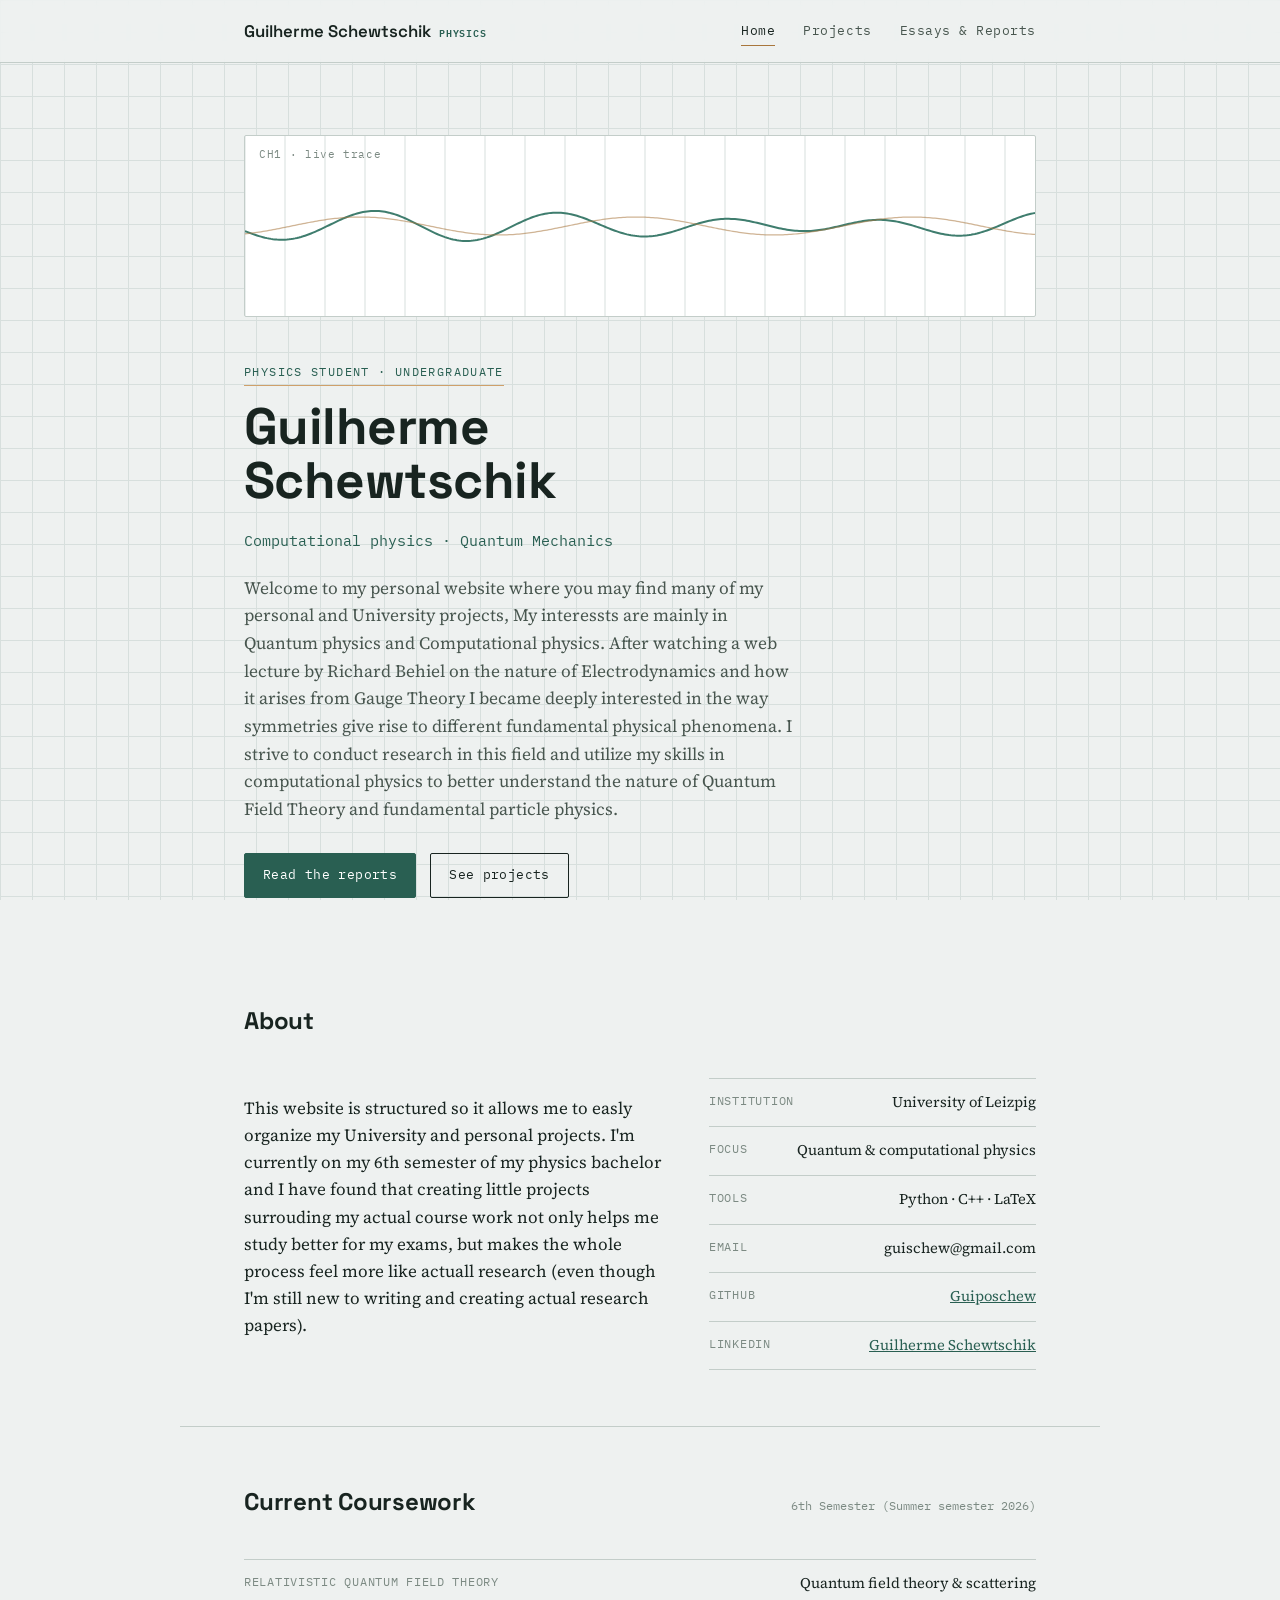
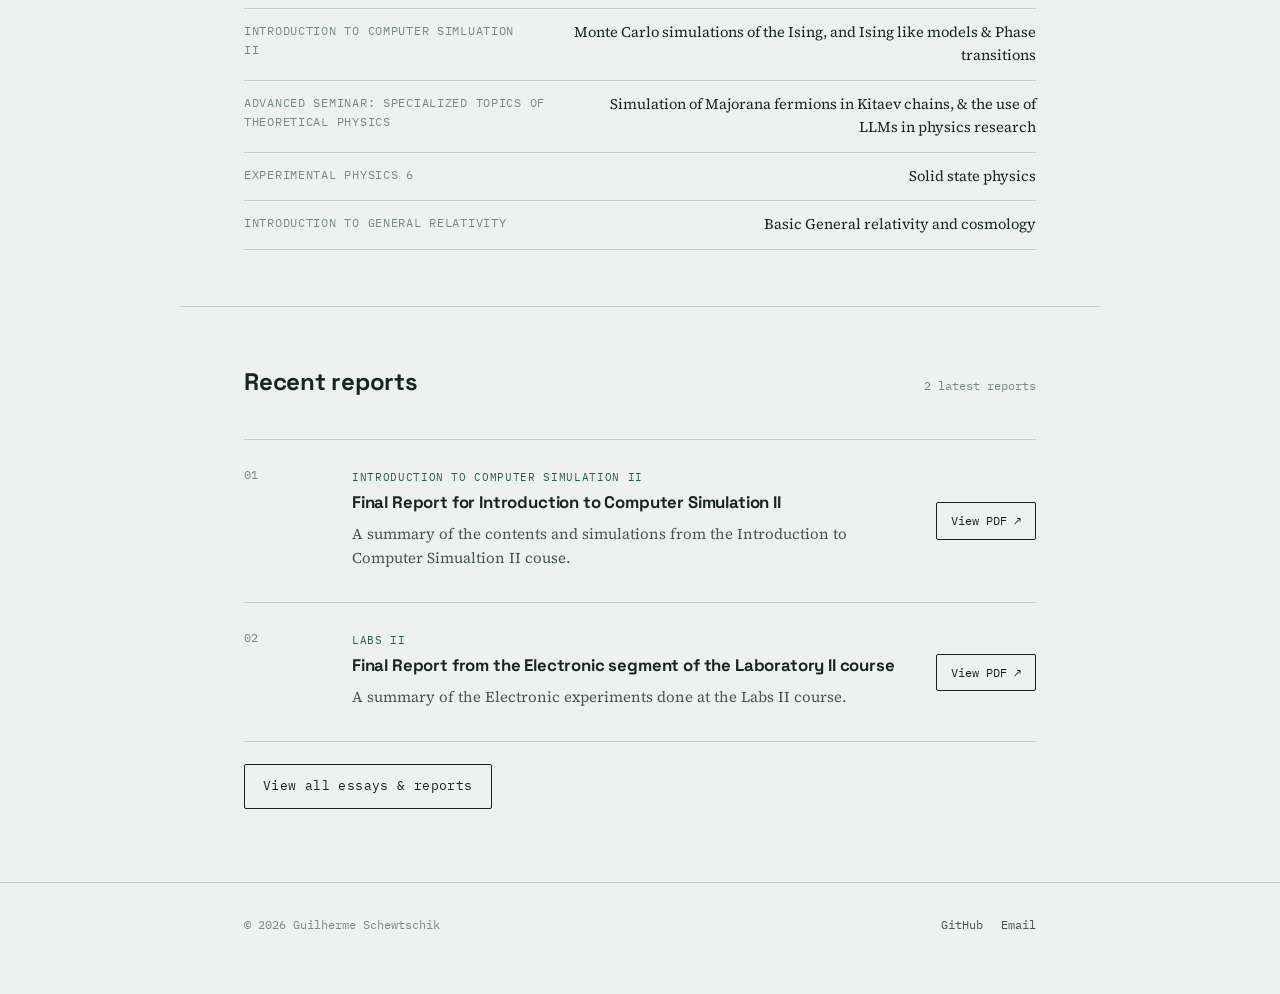
==== index.html @ 828c7fc2 "bug fix" ====
<!DOCTYPE html>
<html lang="en">
<head>
<meta charset="UTF-8" />
<meta name="viewport" content="width=device-width, initial-scale=1.0" />
<title>Guilherme Schewtschik — Physics Portfolio</title>
<meta name="description" content="Portfolio of Guilherme Schewtschik — physics student. University projects, essays and lab reports." />
<link rel="preconnect" href="https://fonts.googleapis.com">
<link rel="preconnect" href="https://fonts.gstatic.com" crossorigin>
<link href="https://fonts.googleapis.com/css2?family=Space+Grotesk:wght@500;600;700&family=Source+Serif+4:opsz,wght@8..60,400;8..60,600&family=IBM+Plex+Mono:wght@400;500&display=swap" rel="stylesheet">
<link rel="stylesheet" href="assets/css/style.css" />
</head>
<body>

<header class="site">
  <div class="nav-row">
    <a class="brand" href="index.html">Guilherme Schewtschik <small>PHYSICS</small></a>
    <nav class="links">
      <a href="index.html" aria-current="page">Home</a>
      <a href="projects.html">Projects</a>
      <a href="reports.html">Essays &amp; Reports</a>
    </nav>
  </div>
</header>

<main>
  <div class="hero">
    <div class="hero-canvas-wrap">
      <span class="readout">CH1 · live trace</span>
      <canvas id="scope" aria-hidden="true"></canvas>
    </div>

    <span class="eyebrow">Physics student · undergraduate</span>
    <h1>Guilherme Schewtschik</h1>
    <p class="role"> Computational physics · Quantum Mechanics</p>
    <p class="lede">
      Welcome to my personal website where you may find many of my personal and University projects,
      My interessts are mainly in Quantum physics and Computational physics.
      After watching a web lecture by Richard Behiel on the nature of Electrodynamics and how it arises 
      from Gauge Theory I became deeply interested in the way symmetries give rise to different fundamental physical 
      phenomena.
      I strive to conduct research in this field and utilize my skills in computational physics to better understand 
      the nature of Quantum Field Theory and fundamental particle physics.
    </p>
    <div class="cta-row">
      <a class="btn primary" href="reports.html">Read the reports</a>
      <a class="btn" href="projects.html">See projects</a>
    </div>
  </div>

  <section class="block">
    <div class="section-head">
      <h2>About</h2>
    </div>
    <div class="about-grid">
      <div>
        <p>
          This website is structured so it allows me to easly organize my University and personal projects.
          I'm currently on my 6th semester of my physics bachelor and I have found that creating little projects 
          surrouding my actual course work not only helps me study better for my exams, but makes the whole process feel 
          more like actuall research (even though I'm still new to writing and creating actual research papers).
        </p>
      </div>
      <ul class="field-list">
        <li><span>Institution</span><span>University of Leizpig</span></li>
        <li><span>Focus</span><span>Quantum &amp; computational physics</span></li>
        <li><span>Tools</span><span>Python · C++ · LaTeX</span></li>
        <li><span>Email</span><span>guischew@gmail.com</span></li>
        <li><span>GitHub</span><span><a href="https://github.com/guiposchew">Guiposchew</a></span></li>
        <li><span>Linkedin</span><span><a href="https://www.linkedin.com/in/guilherme-schewtschik/">Guilherme Schewtschik</a></span></li>
      </ul>
    </div>
    </section>

<section class="block">
    <div class="section-head">
      <h2>Current Coursework</h2>
      <span class="tally">6th Semester (Summer semester 2026)</span>
    </div>
    <ul class="field-list">
      <li><span>Relativistic Quantum Field Theory</span><span>Quantum field theory &amp; scattering</span></li>
      <li><span>Introduction to Computer Simluation II</span><span> Monte Carlo simulations of the Ising, and Ising like models &amp; Phase transitions </span></li>
      <li><span>Advanced Seminar: Specialized Topics of Theoretical Physics</span><span>Simulation of Majorana fermions in Kitaev chains, &amp; the use of LLMs in physics research</span></li>
      <li><span>Experimental Physics 6</span><span>Solid state physics</span></li>
      <li><span>Introduction to General Relativity</span><span>Basic General relativity and cosmology</span></li>
    </ul>
  </section>

  <section class="block">
    <div class="section-head">
      <h2>Recent reports</h2>
      <span class="tally" id="recent-count">Loading...</span>
    </div>
    <ul class="doc-list" id="recent-docs-list"></ul>
    <p style="margin-top: 22px;"><a class="btn" href="reports.html">View all essays &amp; reports</a></p>
  </section>
</main>

<footer class="site">
  <div class="wrap">
    <span>© <span id="year"></span> Guilherme Schewtschik</span>
    <div class="foot-links">
      <a href="https://github.com/guiposchew" target="_blank" rel="noopener">GitHub</a>
      <a href="mailto:guischew@gmail.com">Email</a>
    </div>
  </div>
</footer>

<script>document.getElementById("year").textContent = new Date().getFullYear();</script>
<script src="assets/js/main.js?v=2"></script>
</body>
</html>
---- assets/css/style.css ----
/* =========================================================
   Guilherme Schewtschik — Physics Portfolio
   Design tokens
   ========================================================= */
:root {
  --paper: #eef1f0;
  --paper-line: #d7dfdd;
  --surface: #ffffff;
  --ink: #182420;
  --ink-soft: #48564f;
  --ink-faint: #7c8a83;
  --accent: #3f7d6e;      /* phosphor / oscilloscope trace */
  --accent-strong: #295f52;
  --brass: #a8763c;       /* instrument brass, secondary accent */
  --brass-soft: #cfa06a;
  --line: #c3cdc9;

  --font-display: "Space Grotesk", "Helvetica Neue", Arial, sans-serif;
  --font-body: "Source Serif 4", Georgia, "Times New Roman", serif;
  --font-mono: "IBM Plex Mono", "SFMono-Regular", Menlo, monospace;

  --max-w: 920px;
  --edge: clamp(20px, 5vw, 64px);
}

* { box-sizing: border-box; }

html { scroll-behavior: smooth; }

body {
  margin: 0;
  background:
    linear-gradient(var(--paper-line) 1px, transparent 1px) 0 0 / 100% 32px,
    linear-gradient(90deg, var(--paper-line) 1px, transparent 1px) 0 0 / 32px 100%,
    var(--paper);
  background-attachment: fixed;
  color: var(--ink);
  font-family: var(--font-body);
  font-size: 17px;
  line-height: 1.6;
  -webkit-font-smoothing: antialiased;
}

@media (prefers-reduced-motion: reduce) {
  html { scroll-behavior: auto; }
  * { animation-duration: 0.001ms !important; animation-iteration-count: 1 !important; transition-duration: 0.001ms !important; }
}

a { color: var(--accent-strong); }
a:focus-visible, button:focus-visible, .card:focus-visible {
  outline: 2px solid var(--accent);
  outline-offset: 3px;
}

h1, h2, h3 {
  font-family: var(--font-display);
  color: var(--ink);
  letter-spacing: -0.01em;
  margin: 0 0 0.4em;
}

.eyebrow {
  display: inline-block;
  font-family: var(--font-mono);
  font-size: 0.72rem;
  letter-spacing: 0.12em;
  text-transform: uppercase;
  color: var(--accent-strong);
  border-bottom: 1px solid var(--brass-soft);
  padding-bottom: 4px;
  margin-bottom: 14px;
}

/* ---------- Layout shell ---------- */
.wrap { max-width: var(--max-w); margin: 0 auto; padding: 0 var(--edge); }

/* ---------- Header / nav ---------- */
header.site {
  position: sticky;
  top: 0;
  z-index: 40;
  background: rgba(238, 241, 240, 0.86);
  backdrop-filter: blur(6px);
  border-bottom: 1px solid var(--line);
}
.nav-row {
  max-width: var(--max-w);
  margin: 0 auto;
  padding: 16px var(--edge);
  display: flex;
  align-items: center;
  justify-content: space-between;
  gap: 16px;
}
.brand {
  font-family: var(--font-display);
  font-weight: 600;
  font-size: 1.05rem;
  color: var(--ink);
  text-decoration: none;
  display: flex;
  align-items: baseline;
  gap: 8px;
}
.brand small {
  font-family: var(--font-mono);
  font-size: 0.65rem;
  color: var(--accent-strong);
  letter-spacing: 0.08em;
}
nav.links { display: flex; gap: 28px; }
nav.links a {
  font-family: var(--font-mono);
  font-size: 0.82rem;
  letter-spacing: 0.04em;
  text-decoration: none;
  color: var(--ink-soft);
  padding: 4px 0;
  border-bottom: 1px solid transparent;
  transition: color 0.15s, border-color 0.15s;
}
nav.links a:hover,
nav.links a[aria-current="page"] {
  color: var(--ink);
  border-color: var(--brass);
}

/* ---------- Hero ---------- */
.hero {
  position: relative;
  padding: 72px var(--edge) 48px;
  max-width: var(--max-w);
  margin: 0 auto;
  overflow: hidden;
}
.hero-canvas-wrap {
  border: 1px solid var(--line);
  background: var(--surface);
  border-radius: 2px;
  margin-bottom: 40px;
  position: relative;
}
.hero-canvas-wrap canvas { display: block; width: 100%; height: 180px; }
.hero-canvas-wrap .readout {
  position: absolute;
  top: 10px;
  left: 14px;
  font-family: var(--font-mono);
  font-size: 0.68rem;
  color: var(--ink-faint);
  letter-spacing: 0.06em;
}
.hero h1 {
  font-size: clamp(2.1rem, 5vw, 3.2rem);
  line-height: 1.05;
  max-width: 14ch;
}
.hero .role {
  font-family: var(--font-mono);
  font-size: 0.95rem;
  color: var(--accent-strong);
  margin: 10px 0 22px;
}
.hero p.lede {
  max-width: 62ch;
  color: var(--ink-soft);
  font-size: 1.08rem;
}
.hero .cta-row { display: flex; gap: 14px; margin-top: 30px; flex-wrap: wrap; }

.btn {
  font-family: var(--font-mono);
  font-size: 0.8rem;
  letter-spacing: 0.03em;
  text-decoration: none;
  padding: 11px 18px;
  border-radius: 2px;
  border: 1px solid var(--ink);
  color: var(--ink);
  transition: background 0.15s, color 0.15s, transform 0.1s;
  display: inline-block;
}
.btn:hover { background: var(--ink); color: var(--paper); }
.btn.primary { background: var(--accent-strong); border-color: var(--accent-strong); color: #fff; }
.btn.primary:hover { background: var(--accent); border-color: var(--accent); }

/* ---------- Sections ---------- */
section.block { padding: 56px var(--edge); max-width: var(--max-w); margin: 0 auto; }
section.block + section.block { border-top: 1px solid var(--line); }

.section-head { display: flex; align-items: baseline; justify-content: space-between; gap: 20px; margin-bottom: 28px; flex-wrap: wrap; }
.section-head h2 { font-size: 1.5rem; }
.section-head .tally { font-family: var(--font-mono); font-size: 0.75rem; color: var(--ink-faint); }

/* ---------- Cards: about grid ---------- */
.about-grid {
  display: grid;
  grid-template-columns: 1.3fr 1fr;
  gap: 40px;
}
@media (max-width: 720px) { .about-grid { grid-template-columns: 1fr; } }

.field-list { list-style: none; margin: 0; padding: 0; border-top: 1px solid var(--line); }
.field-list li {
  display: flex;
  justify-content: space-between;
  gap: 16px;
  padding: 12px 0;
  border-bottom: 1px solid var(--line);
  font-size: 0.92rem;
}
.field-list li span:first-child { font-family: var(--font-mono); font-size: 0.75rem; color: var(--ink-faint); text-transform: uppercase; letter-spacing: 0.06em; }
.field-list li span:last-child { color: var(--ink); text-align: right; }

/* ---------- Cards: project / document ---------- */
.card-grid { display: grid; grid-template-columns: repeat(2, 1fr); gap: 22px; }
@media (max-width: 720px) { .card-grid { grid-template-columns: 1fr; } }

.card {
  background: var(--surface);
  border: 1px solid var(--line);
  border-radius: 2px;
  padding: 22px 22px 20px;
  display: flex;
  flex-direction: column;
  gap: 12px;
  position: relative;
  transition: border-color 0.15s, transform 0.15s;
}
.card:hover { border-color: var(--accent); transform: translateY(-2px); }
.card .tag {
  align-self: flex-start;
  font-family: var(--font-mono);
  font-size: 0.65rem;
  letter-spacing: 0.08em;
  text-transform: uppercase;
  color: var(--accent-strong);
  background: rgba(63, 125, 110, 0.1);
  padding: 4px 8px;
  border-radius: 2px;
}
.card h3 { font-size: 1.08rem; margin-bottom: 2px; }
.card p { color: var(--ink-soft); font-size: 0.92rem; margin: 0; flex-grow: 1; }
.card .meta {
  font-family: var(--font-mono);
  font-size: 0.7rem;
  color: var(--ink-faint);
  letter-spacing: 0.03em;
}
.card .card-link {
  font-family: var(--font-mono);
  font-size: 0.78rem;
  color: var(--ink);
  text-decoration: none;
  display: inline-flex;
  align-items: center;
  gap: 6px;
  margin-top: 4px;
  border-bottom: 1px solid var(--brass);
  align-self: flex-start;
  padding-bottom: 1px;
}
.card .card-link:hover { color: var(--accent-strong); border-color: var(--accent); }
.card .card-link svg { width: 12px; height: 12px; }

.card.placeholder { border-style: dashed; opacity: 0.75; }
.card.placeholder .tag { background: rgba(168, 118, 60, 0.12); color: var(--brass); }

/* ---------- Document list (reports / essays) ---------- */
.doc-list { list-style: none; margin: 0; padding: 0; }
.doc-item {
  border-bottom: 1px solid var(--line);
  padding: 22px 0;
  display: grid;
  grid-template-columns: 90px 1fr auto;
  gap: 18px;
  align-items: start;
}
.doc-item:first-child { border-top: 1px solid var(--line); }
@media (max-width: 640px) {
  .doc-item { grid-template-columns: 1fr; gap: 8px; }
}
.doc-item .doc-no {
  font-family: var(--font-mono);
  font-size: 0.72rem;
  color: var(--ink-faint);
  padding-top: 4px;
}
.doc-item .doc-body h3 { font-size: 1.05rem; margin-bottom: 6px; }
.doc-item .doc-body p { margin: 0 0 10px; color: var(--ink-soft); font-size: 0.94rem; }
.doc-item .doc-body .course-tag {
  font-family: var(--font-mono);
  font-size: 0.68rem;
  text-transform: uppercase;
  letter-spacing: 0.06em;
  color: var(--accent-strong);
}
.doc-item .doc-action { align-self: center; }
.doc-item .doc-action a {
  font-family: var(--font-mono);
  font-size: 0.76rem;
  text-decoration: none;
  border: 1px solid var(--ink);
  padding: 8px 14px;
  border-radius: 2px;
  color: var(--ink);
  white-space: nowrap;
  display: inline-flex;
  align-items: center;
  gap: 6px;
  transition: background 0.15s, color 0.15s;
}
.doc-item .doc-action a:hover { background: var(--accent-strong); border-color: var(--accent-strong); color: #fff; }
.doc-item .doc-action svg { width: 12px; height: 12px; }

/* ---------- Footer ---------- */
footer.site {
  border-top: 1px solid var(--line);
  padding: 32px var(--edge) 60px;
}
footer.site .wrap {
  display: flex;
  justify-content: space-between;
  align-items: center;
  flex-wrap: wrap;
  gap: 12px;
  font-family: var(--font-mono);
  font-size: 0.75rem;
  color: var(--ink-faint);
}
footer.site a { color: var(--ink-soft); text-decoration: none; }
footer.site a:hover { color: var(--accent-strong); }
footer.site .foot-links { display: flex; gap: 18px; }

/* ---------- Page intro (non-home pages) ---------- */
.page-intro { padding: 48px var(--edge) 8px; max-width: var(--max-w); margin: 0 auto; }
.page-intro h1 { font-size: clamp(1.8rem, 4vw, 2.4rem); }
.page-intro p { color: var(--ink-soft); max-width: 60ch; }

.note {
  font-family: var(--font-mono);
  font-size: 0.75rem;
  color: var(--brass);
  background: rgba(168, 118, 60, 0.08);
  border: 1px dashed var(--brass-soft);
  padding: 10px 14px;
  border-radius: 2px;
  margin-top: 18px;
}
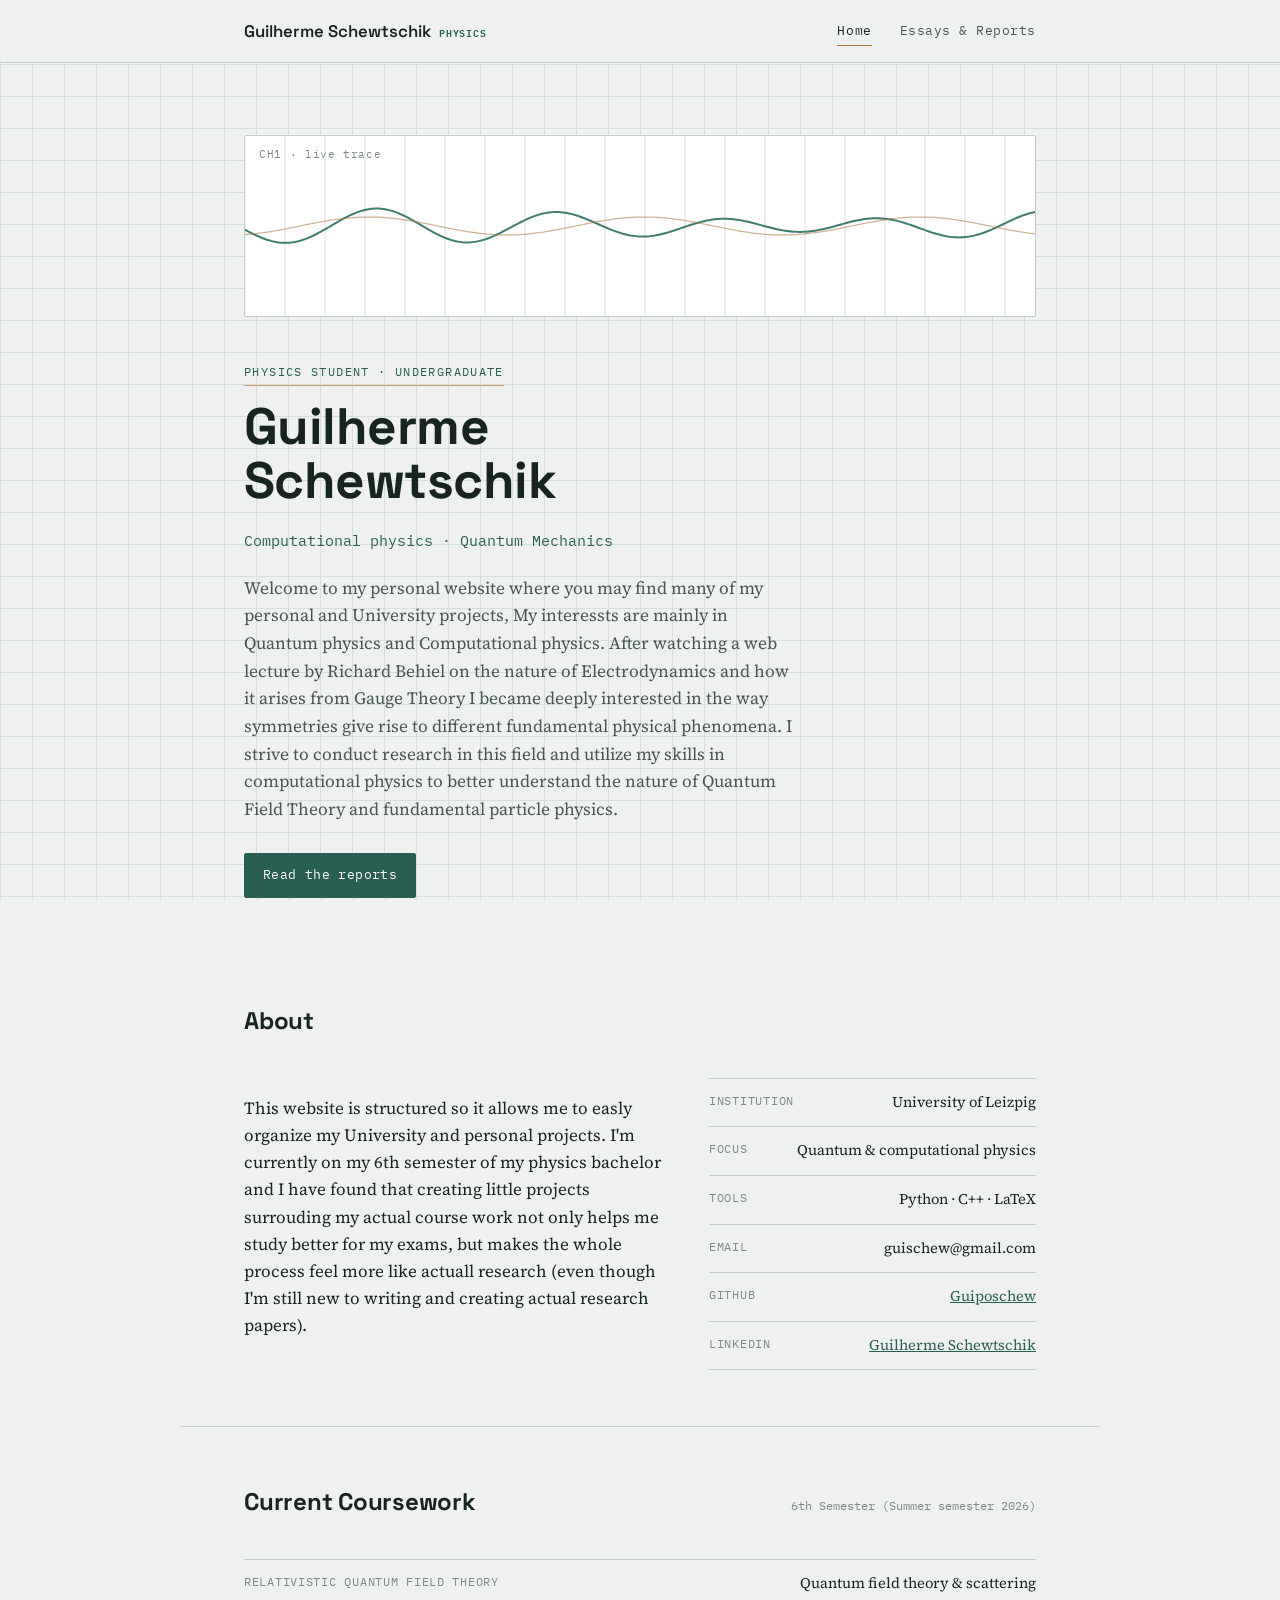
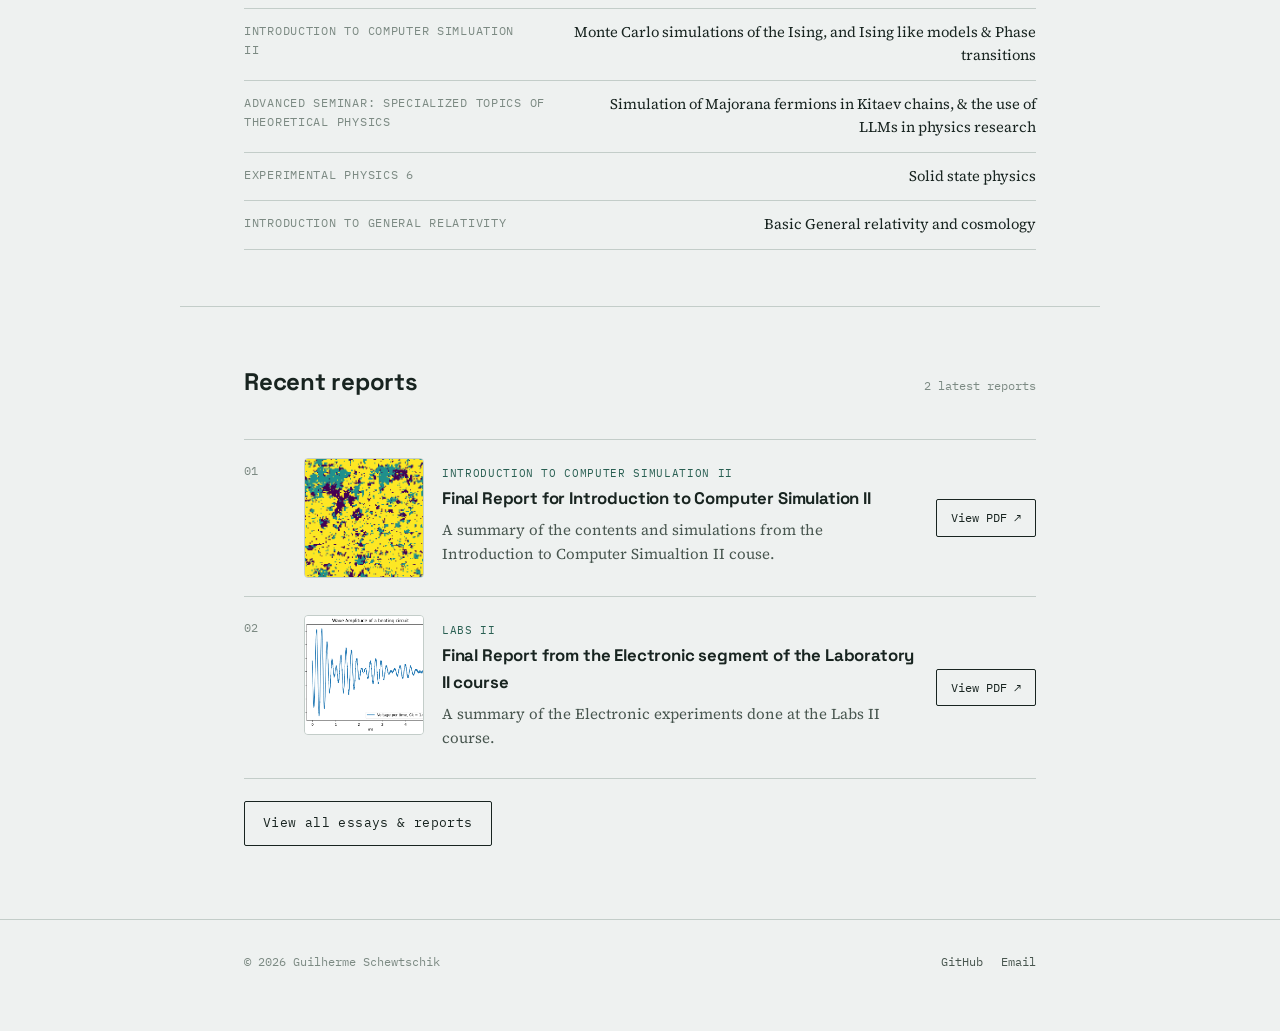
==== commit 01f45c3d: "removed projects" ====
--- a/index.html
+++ b/index.html
@@ -17,7 +17,6 @@
     <a class="brand" href="index.html">Guilherme Schewtschik <small>PHYSICS</small></a>
     <nav class="links">
       <a href="index.html" aria-current="page">Home</a>
-      <a href="projects.html">Projects</a>
       <a href="reports.html">Essays &amp; Reports</a>
     </nav>
   </div>
@@ -44,7 +43,6 @@
     </p>
     <div class="cta-row">
       <a class="btn primary" href="reports.html">Read the reports</a>
-      <a class="btn" href="projects.html">See projects</a>
     </div>
   </div>
 
--- a/assets/css/style.css
+++ b/assets/css/style.css
@@ -270,13 +270,16 @@
 .doc-list { list-style: none; margin: 0; padding: 0; }
 .doc-item {
   border-bottom: 1px solid var(--line);
-  padding: 22px 0;
+  padding: 18px 0;
   display: grid;
-  grid-template-columns: 90px 1fr auto;
+  grid-template-columns: 42px 120px minmax(0, 1fr) auto;
   gap: 18px;
   align-items: start;
 }
 .doc-item:first-child { border-top: 1px solid var(--line); }
+@media (max-width: 840px) {
+  .doc-item { grid-template-columns: 42px 120px minmax(0, 1fr); gap: 14px; }
+}
 @media (max-width: 640px) {
   .doc-item { grid-template-columns: 1fr; gap: 8px; }
 }
@@ -285,6 +288,35 @@
   font-size: 0.72rem;
   color: var(--ink-faint);
   padding-top: 4px;
+}
+.doc-thumb {
+  width: 120px;
+  min-width: 120px;
+  height: 120px;
+  border-radius: 4px;
+  overflow: hidden;
+  background: linear-gradient(180deg, #f9fafb, #e8ecef);
+  border: 1px solid var(--line);
+  display: grid;
+  place-items: center;
+}
+
+.doc-thumb img {
+  width: 100%;
+  height: 100%;
+  object-fit: cover;
+  display: block;
+}
+.doc-thumb-fallback {
+  width: 100%;
+  height: 100%;
+  display: grid;
+  place-items: center;
+  font-family: var(--font-mono);
+  font-size: 0.65rem;
+  color: var(--ink-faint);
+  text-transform: uppercase;
+  letter-spacing: 0.08em;
 }
 .doc-item .doc-body h3 { font-size: 1.05rem; margin-bottom: 6px; }
 .doc-item .doc-body p { margin: 0 0 10px; color: var(--ink-soft); font-size: 0.94rem; }
@@ -346,4 +378,5 @@
   padding: 10px 14px;
   border-radius: 2px;
   margin-top: 18px;
-}+}
+
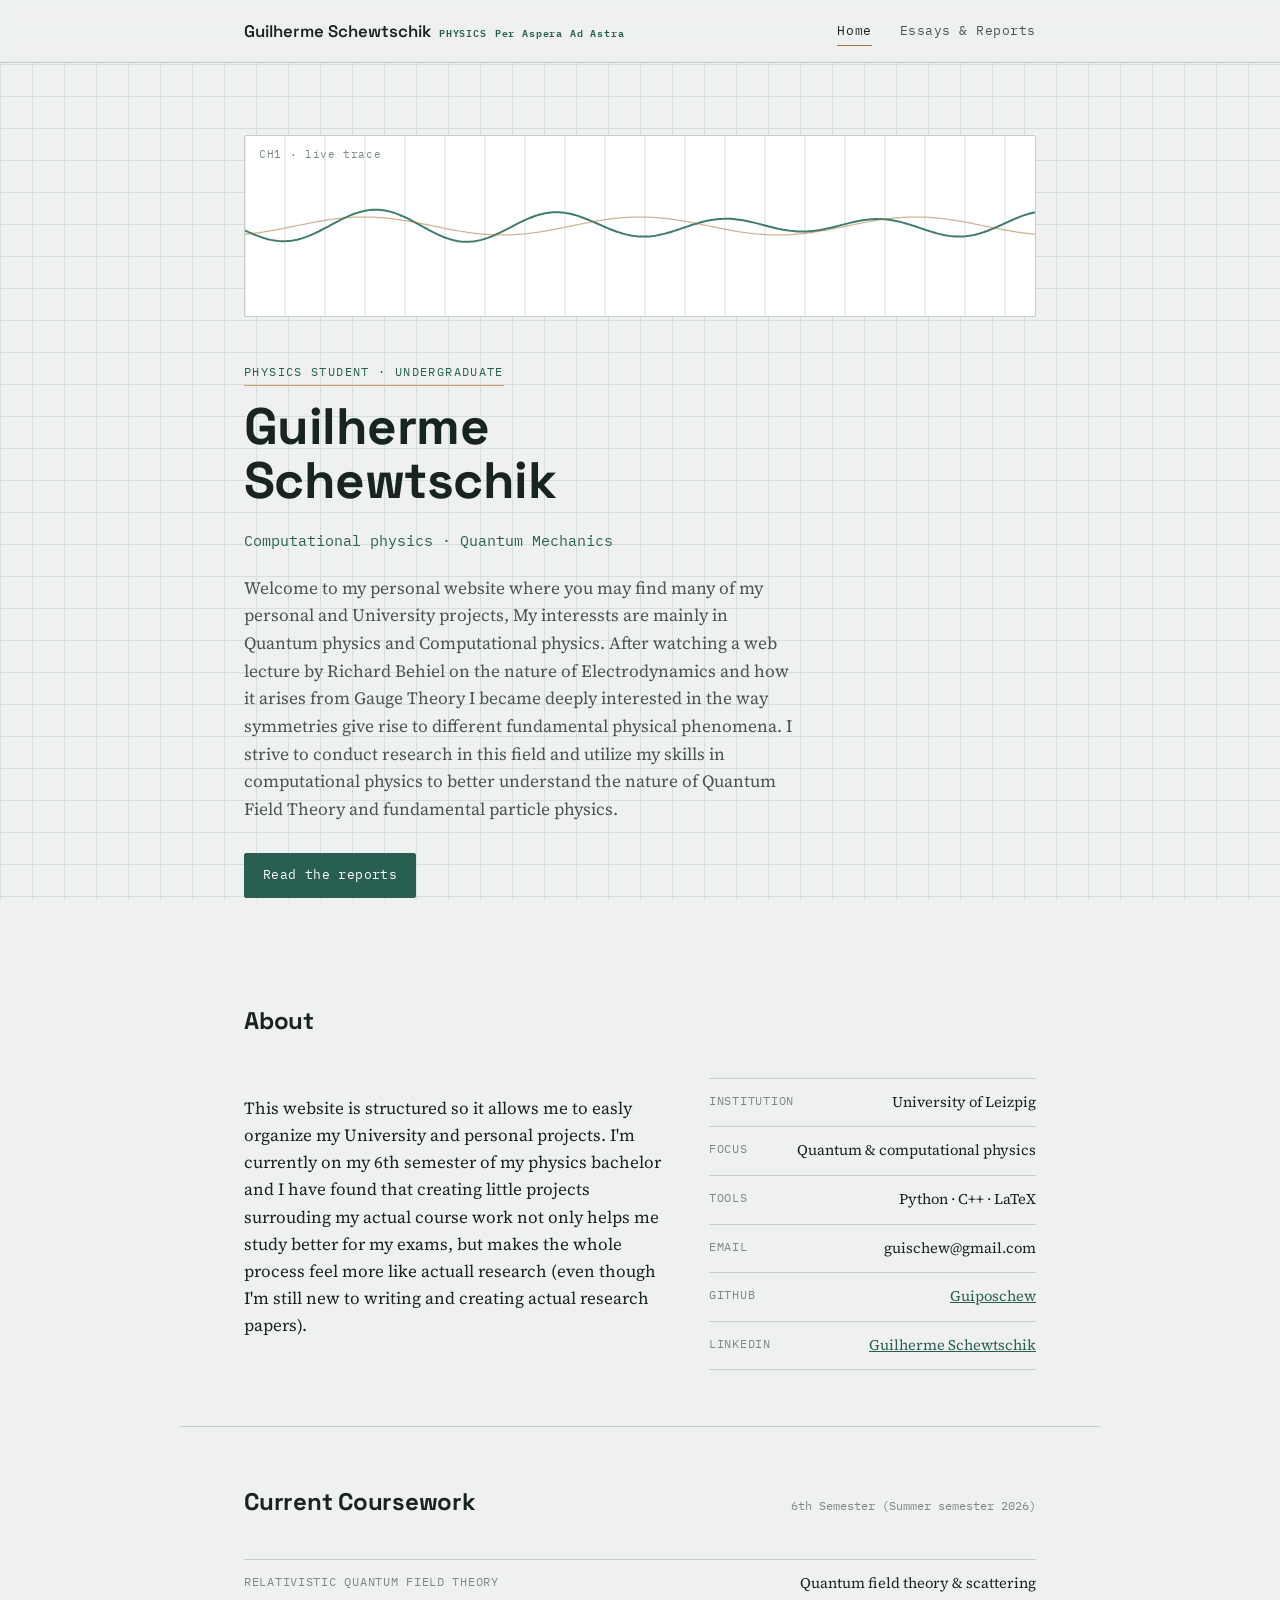
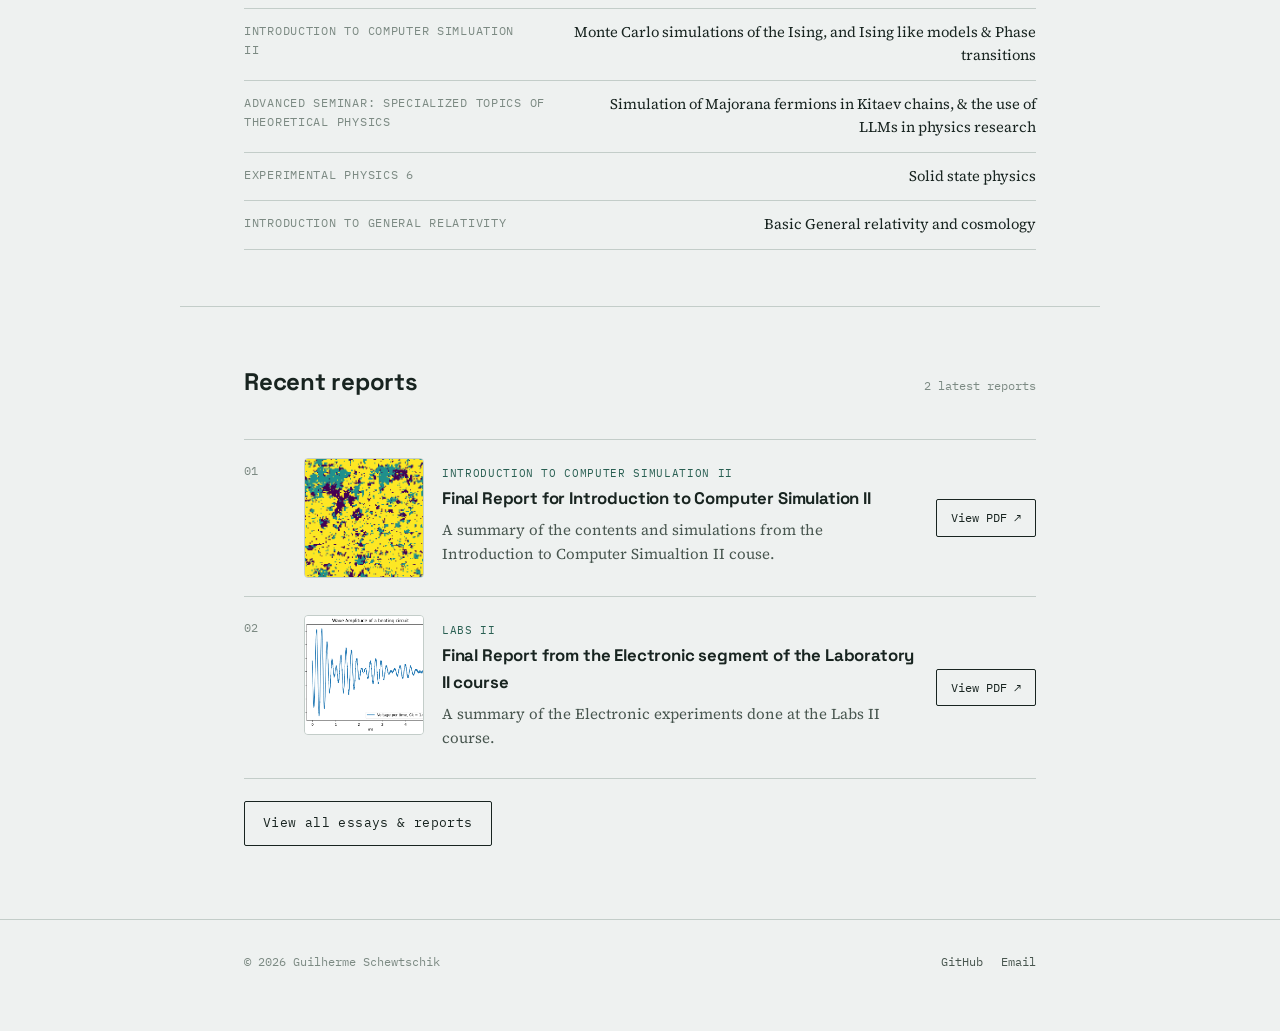
==== commit 25b49ec4: "miniature" ====
--- a/index.html
+++ b/index.html
@@ -9,12 +9,15 @@
 <link rel="preconnect" href="https://fonts.gstatic.com" crossorigin>
 <link href="https://fonts.googleapis.com/css2?family=Space+Grotesk:wght@500;600;700&family=Source+Serif+4:opsz,wght@8..60,400;8..60,600&family=IBM+Plex+Mono:wght@400;500&display=swap" rel="stylesheet">
 <link rel="stylesheet" href="assets/css/style.css" />
+<link rel="icon" type="image/png" href="assets/images/site_logo.png">
+<meta property="og:title" content="Guilherme Schewtschik-Portifolio">
+<meta property="og:description" content="Personal website with essays and reports."
 </head>
 <body>
 
 <header class="site">
   <div class="nav-row">
-    <a class="brand" href="index.html">Guilherme Schewtschik <small>PHYSICS</small></a>
+    <a class="brand" href="index.html">Guilherme Schewtschik <small>PHYSICS</small> <small>Per Aspera Ad Astra</small></a>
     <nav class="links">
       <a href="index.html" aria-current="page">Home</a>
       <a href="reports.html">Essays &amp; Reports</a>
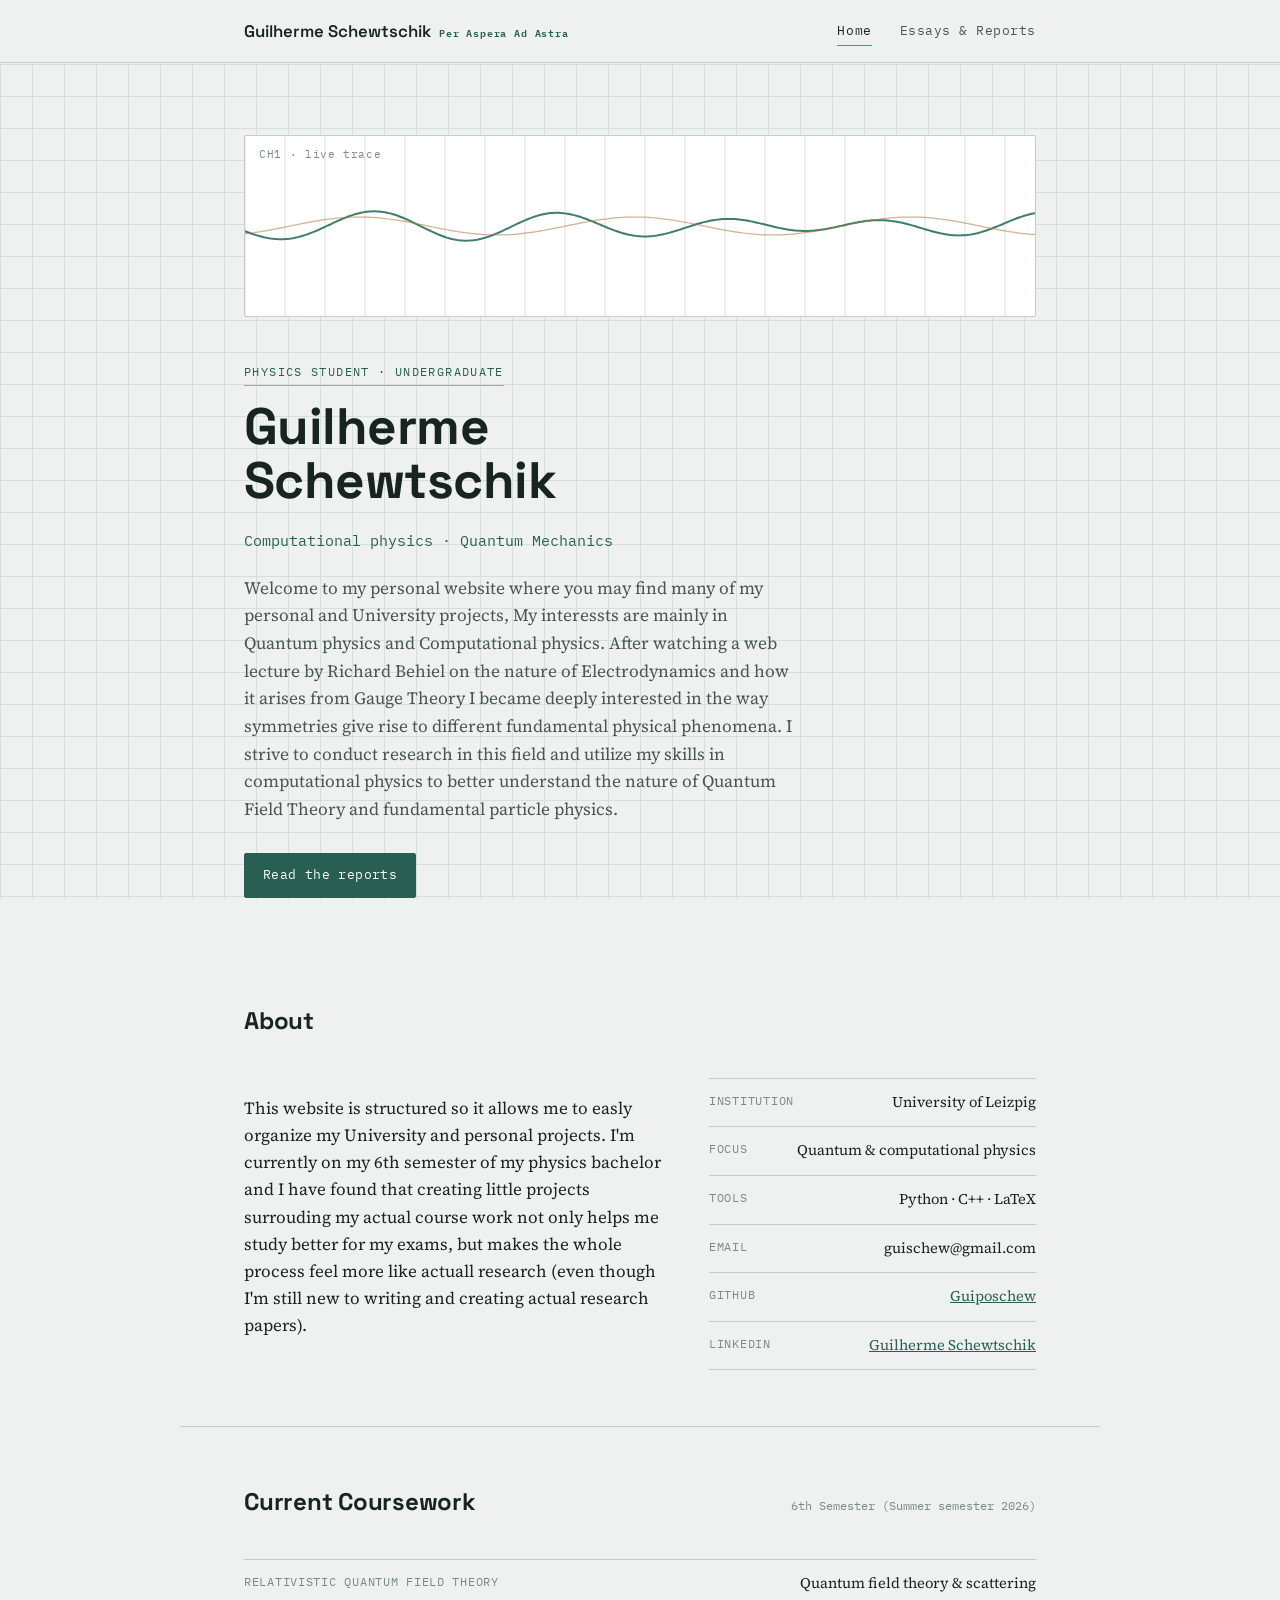
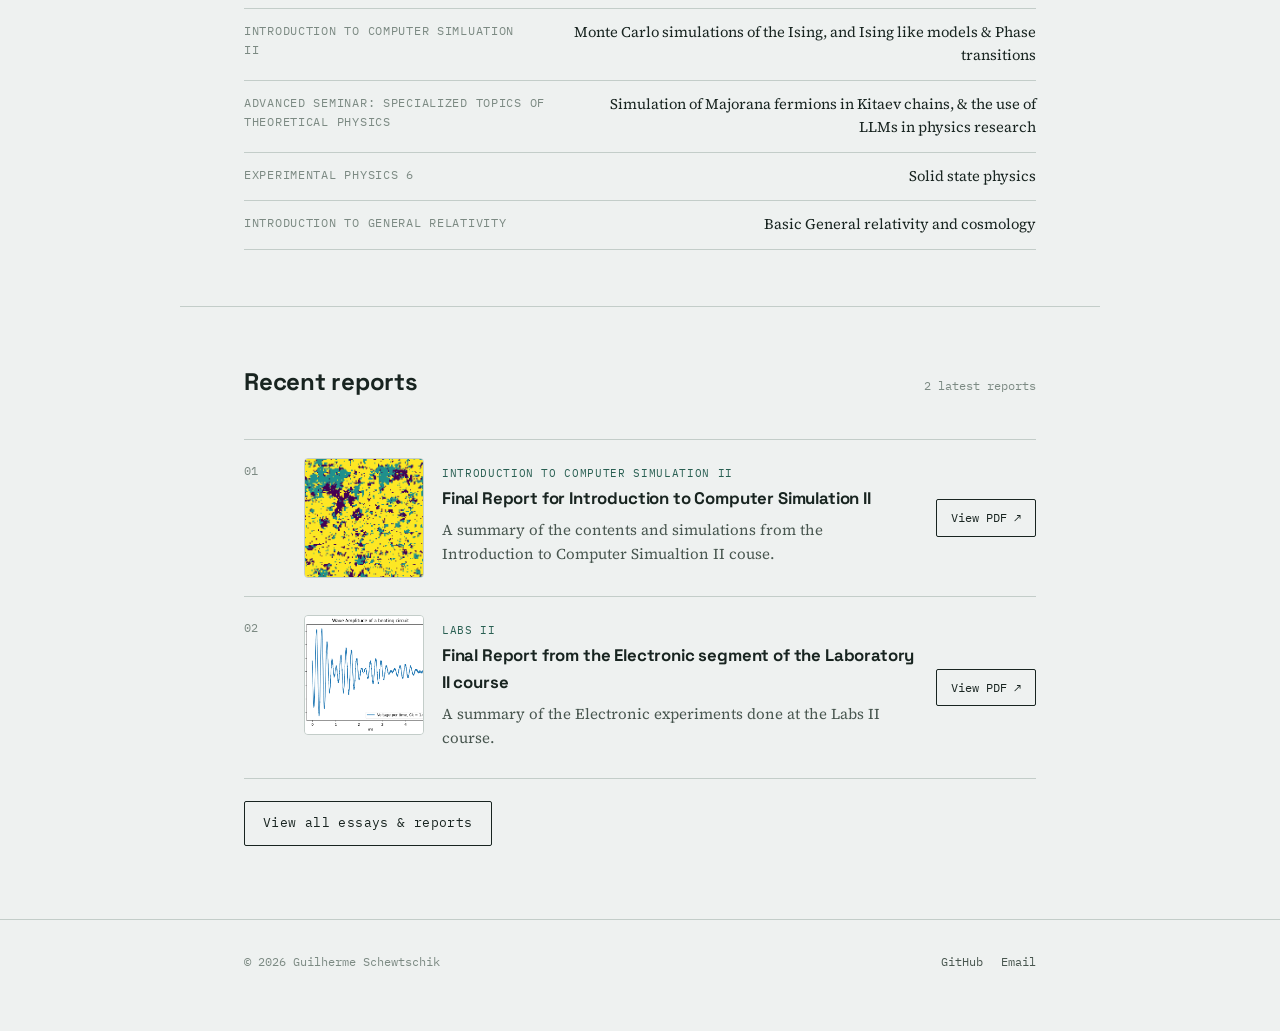
==== commit 504b6462: "miniature" ====
--- a/index.html
+++ b/index.html
@@ -17,7 +17,7 @@
 
 <header class="site">
   <div class="nav-row">
-    <a class="brand" href="index.html">Guilherme Schewtschik <small>PHYSICS</small> <small>Per Aspera Ad Astra</small></a>
+    <a class="brand" href="index.html">Guilherme Schewtschik <small>Per Aspera Ad Astra</small></a>
     <nav class="links">
       <a href="index.html" aria-current="page">Home</a>
       <a href="reports.html">Essays &amp; Reports</a>
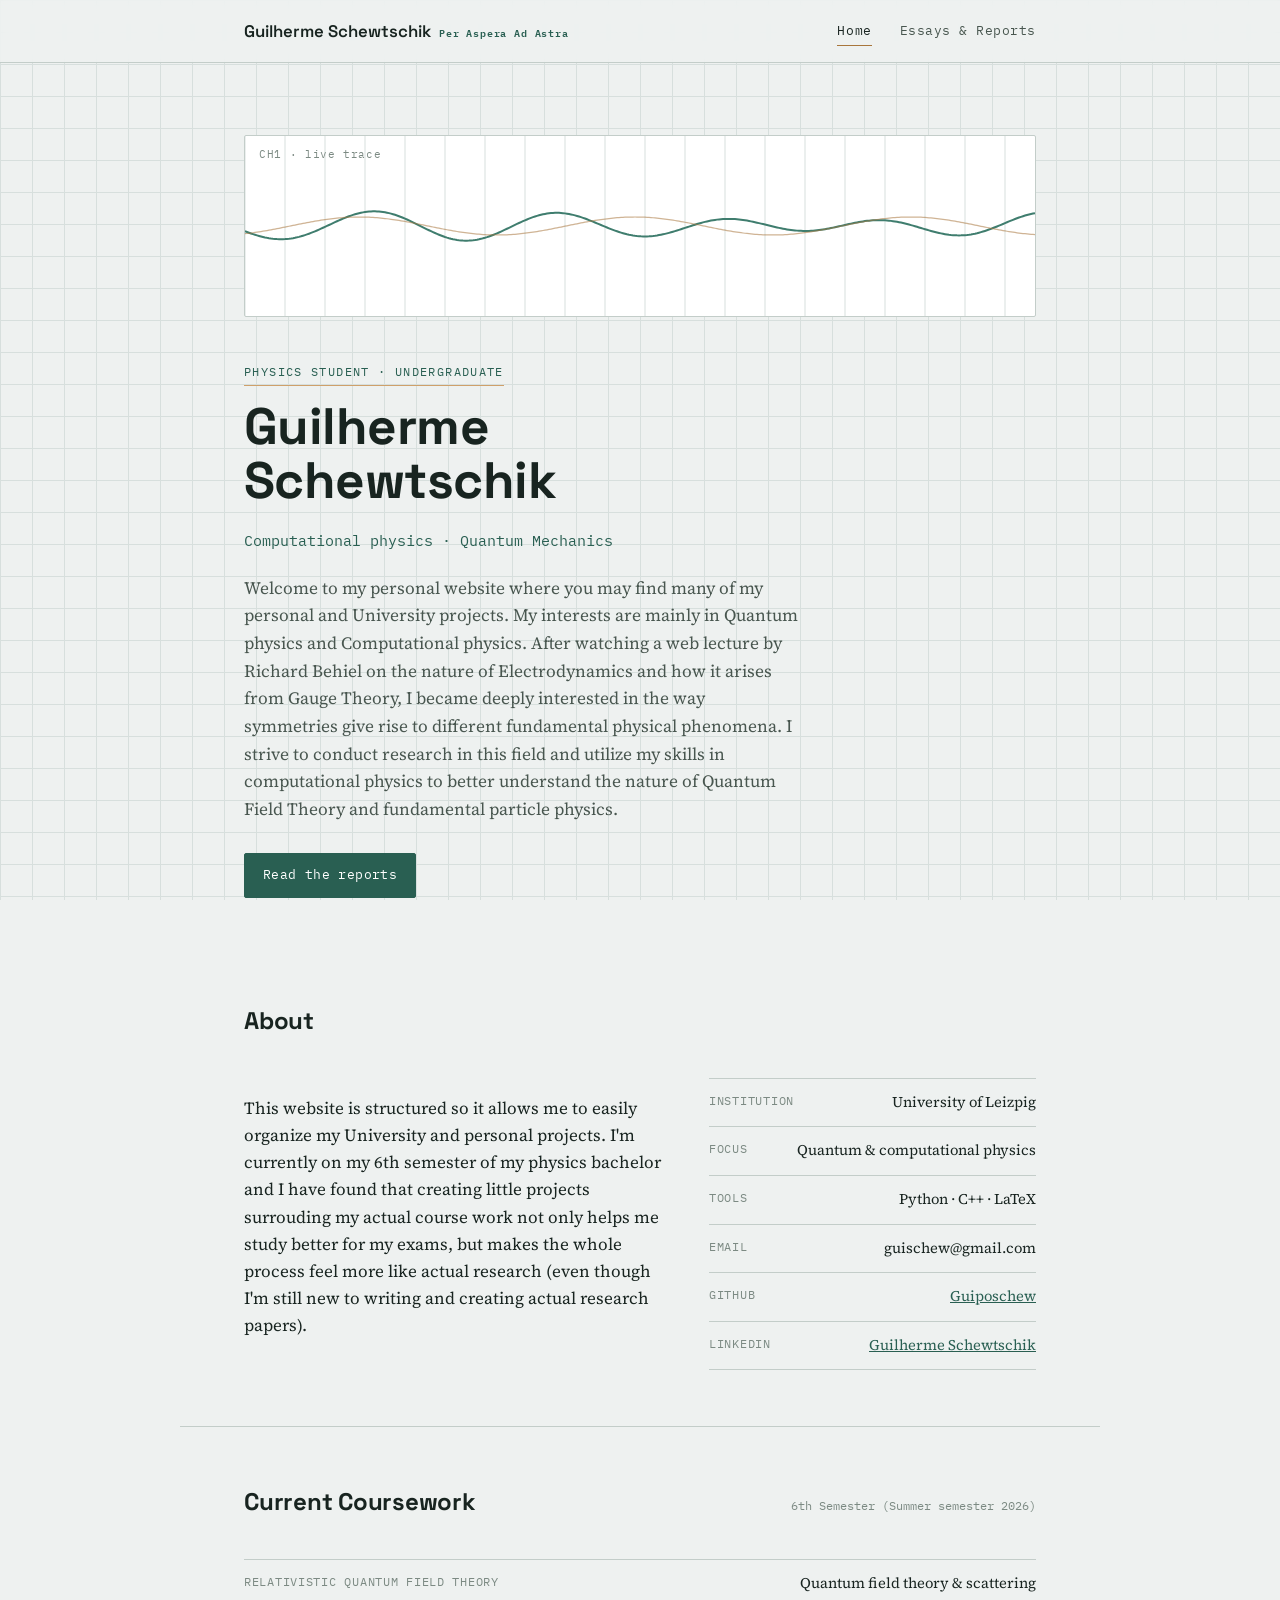
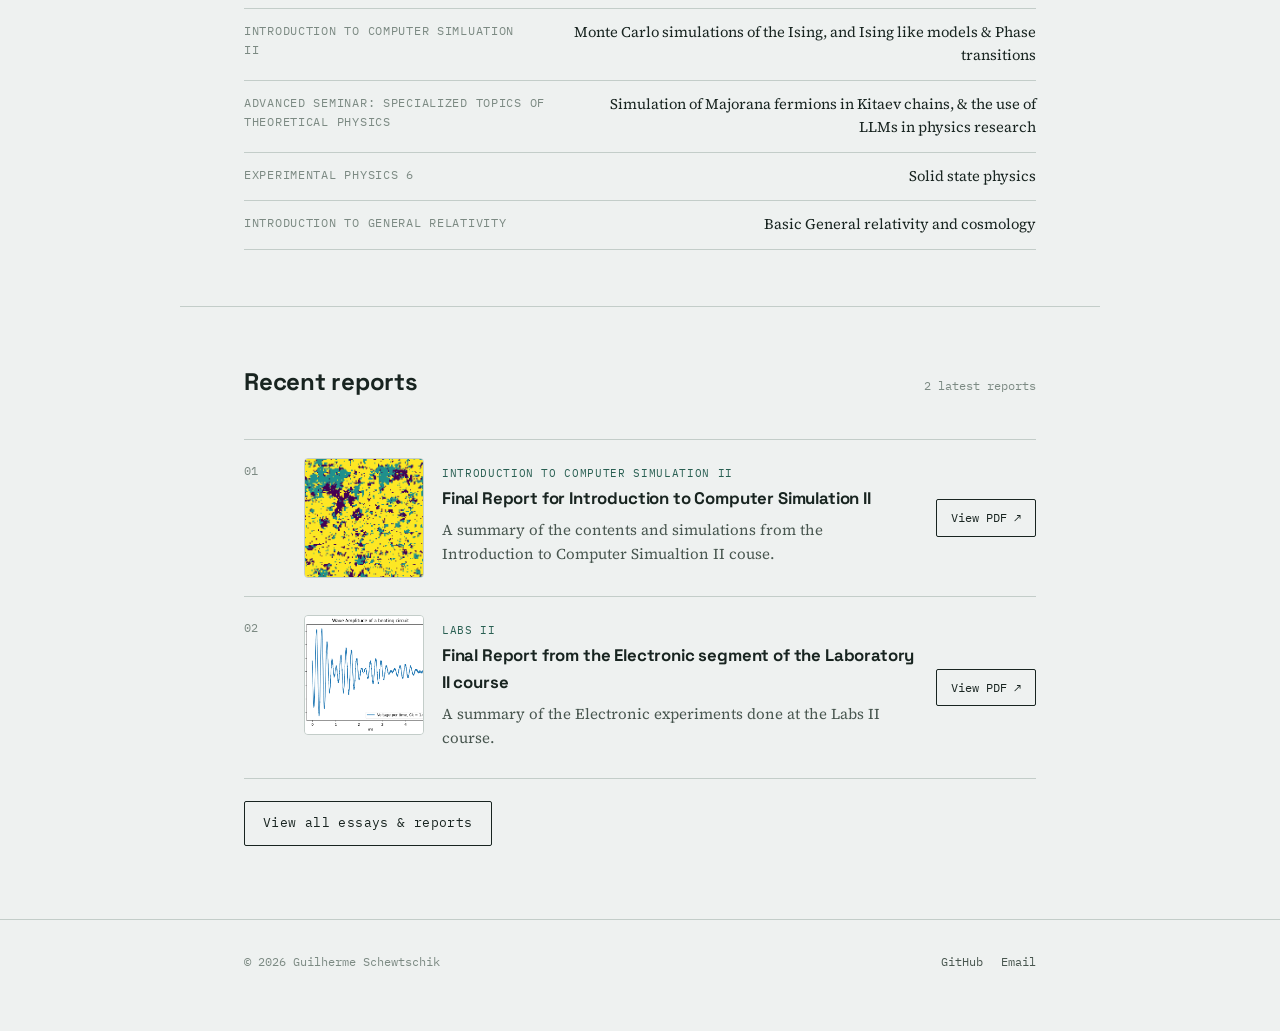
==== commit d2fcbb2f: "fix text mistakes" ====
--- a/index.html
+++ b/index.html
@@ -36,10 +36,10 @@
     <h1>Guilherme Schewtschik</h1>
     <p class="role"> Computational physics · Quantum Mechanics</p>
     <p class="lede">
-      Welcome to my personal website where you may find many of my personal and University projects,
-      My interessts are mainly in Quantum physics and Computational physics.
+      Welcome to my personal website where you may find many of my personal and University projects.
+      My interests are mainly in Quantum physics and Computational physics.
       After watching a web lecture by Richard Behiel on the nature of Electrodynamics and how it arises 
-      from Gauge Theory I became deeply interested in the way symmetries give rise to different fundamental physical 
+      from Gauge Theory, I became deeply interested in the way symmetries give rise to different fundamental physical 
       phenomena.
       I strive to conduct research in this field and utilize my skills in computational physics to better understand 
       the nature of Quantum Field Theory and fundamental particle physics.
@@ -56,10 +56,10 @@
     <div class="about-grid">
       <div>
         <p>
-          This website is structured so it allows me to easly organize my University and personal projects.
+          This website is structured so it allows me to easily organize my University and personal projects.
           I'm currently on my 6th semester of my physics bachelor and I have found that creating little projects 
           surrouding my actual course work not only helps me study better for my exams, but makes the whole process feel 
-          more like actuall research (even though I'm still new to writing and creating actual research papers).
+          more like actual research (even though I'm still new to writing and creating actual research papers).
         </p>
       </div>
       <ul class="field-list">
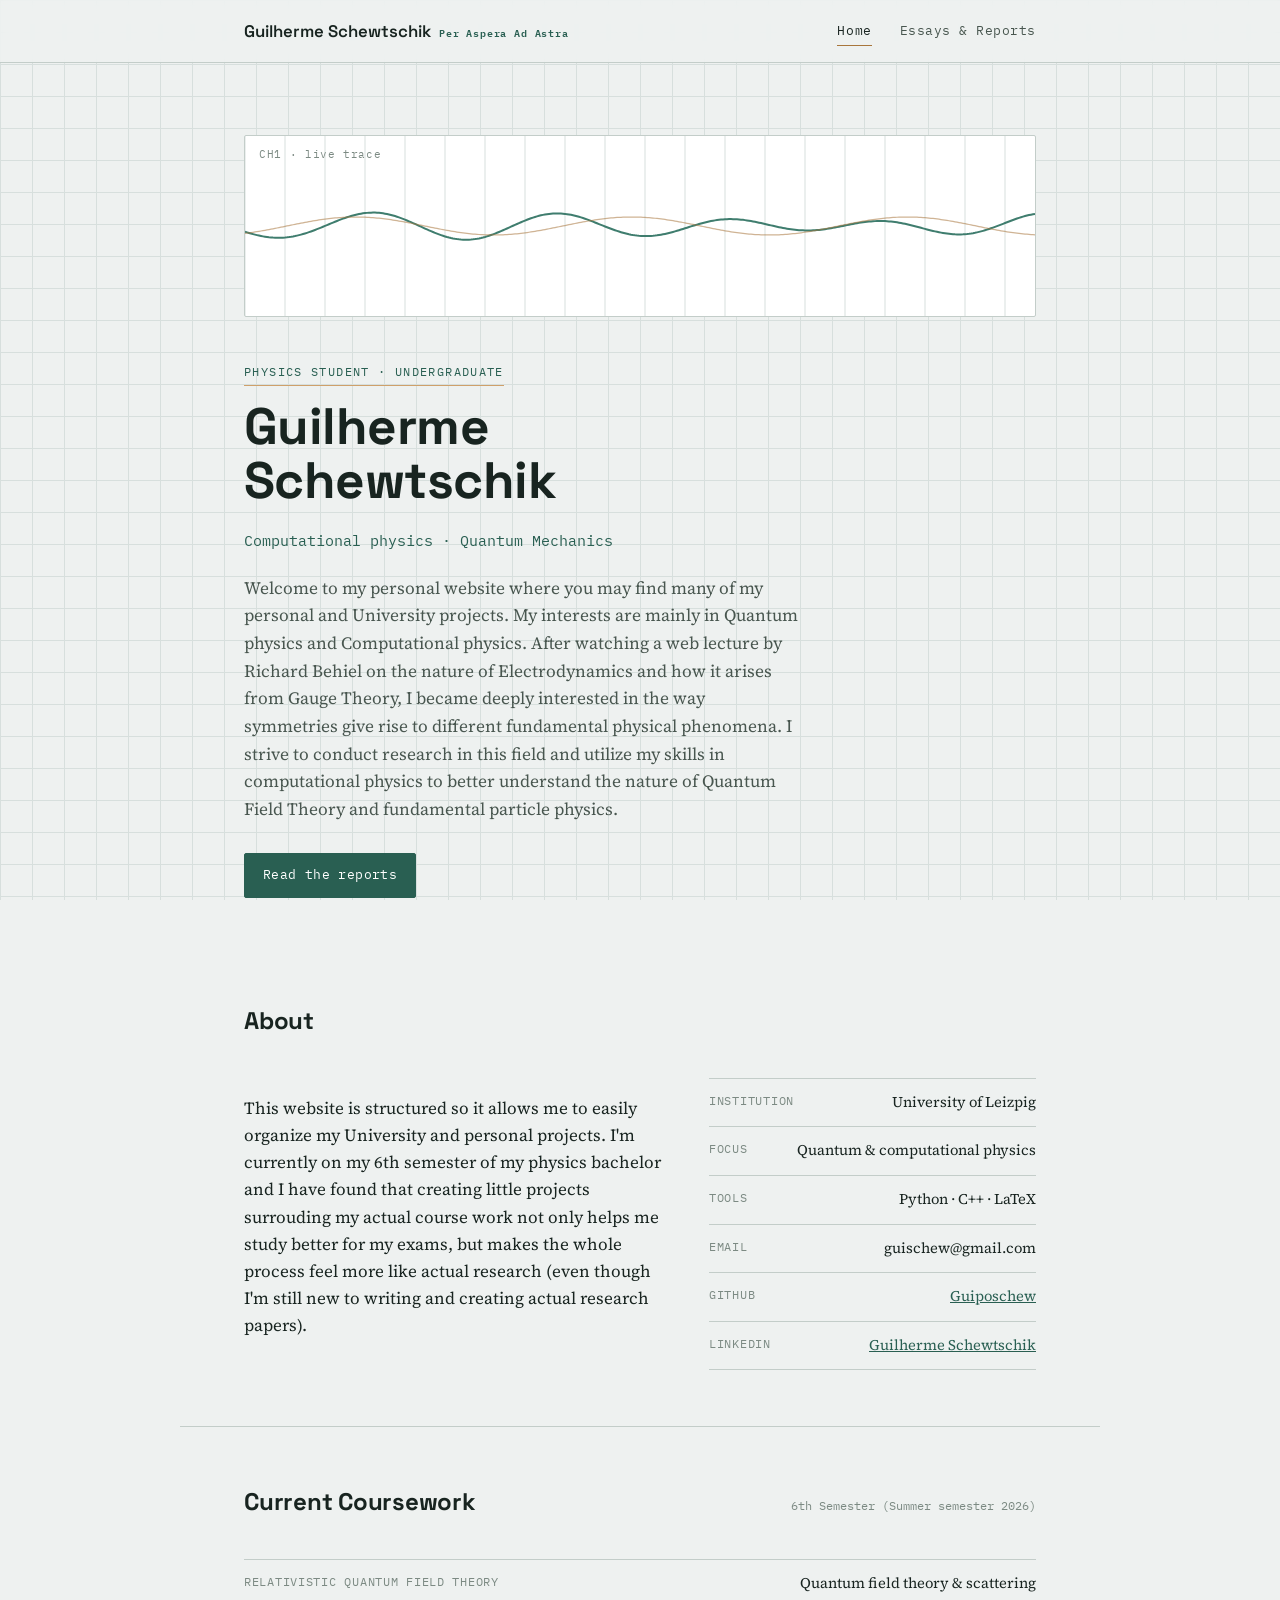
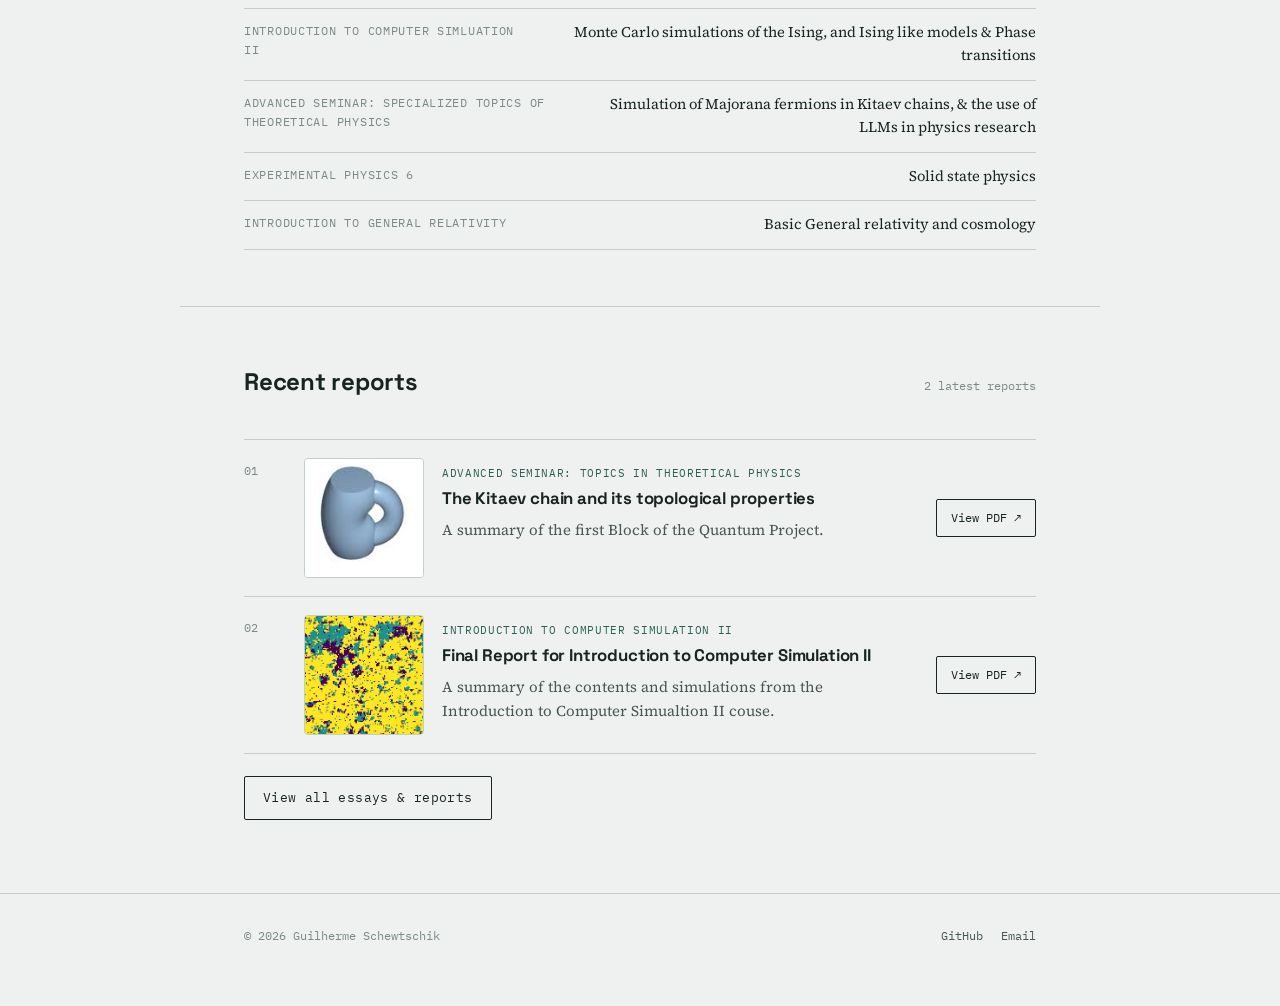
==== commit c5fa0423: "Final report Advnc Seminar Course" ====
--- a/index.html
+++ b/index.html
@@ -108,6 +108,6 @@
 </footer>
 
 <script>document.getElementById("year").textContent = new Date().getFullYear();</script>
-<script src="assets/js/main.js?v=2"></script>
+<script src="assets/js/main.js?v=3"></script>
 </body>
 </html>
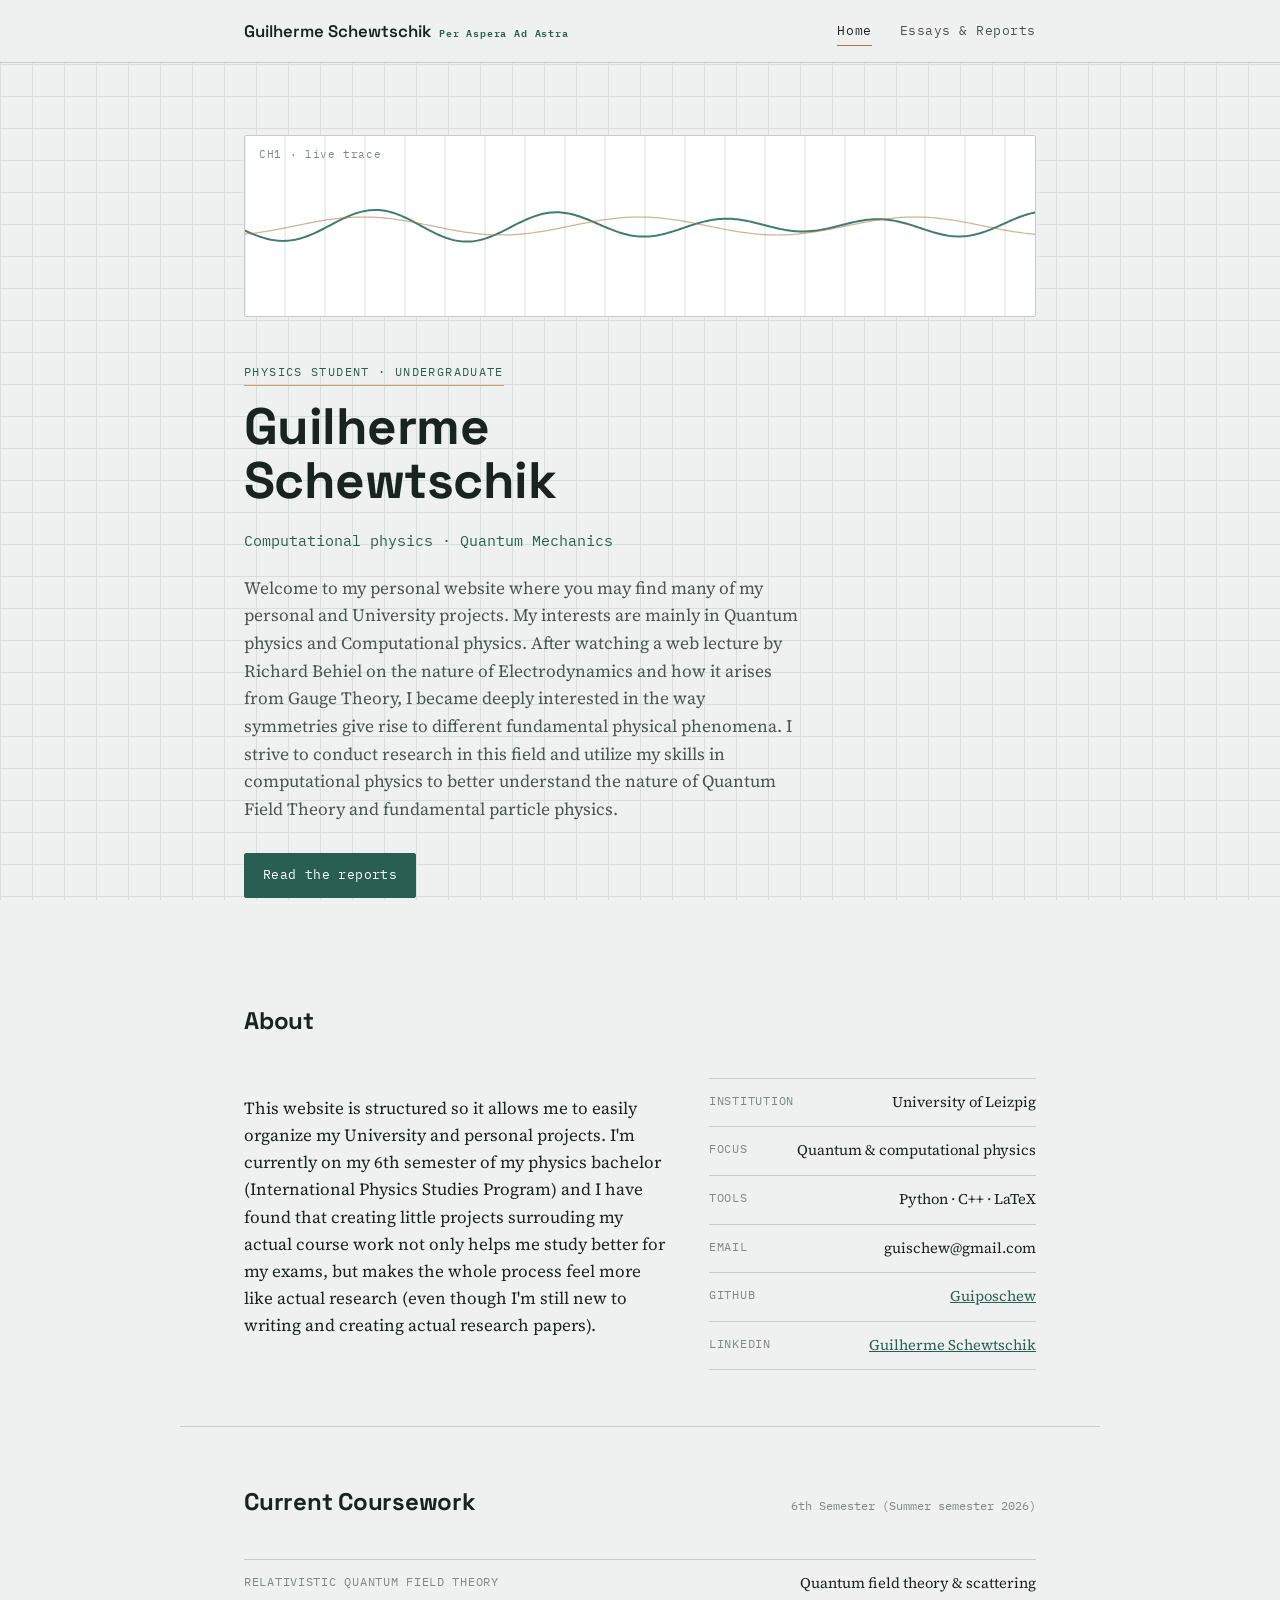
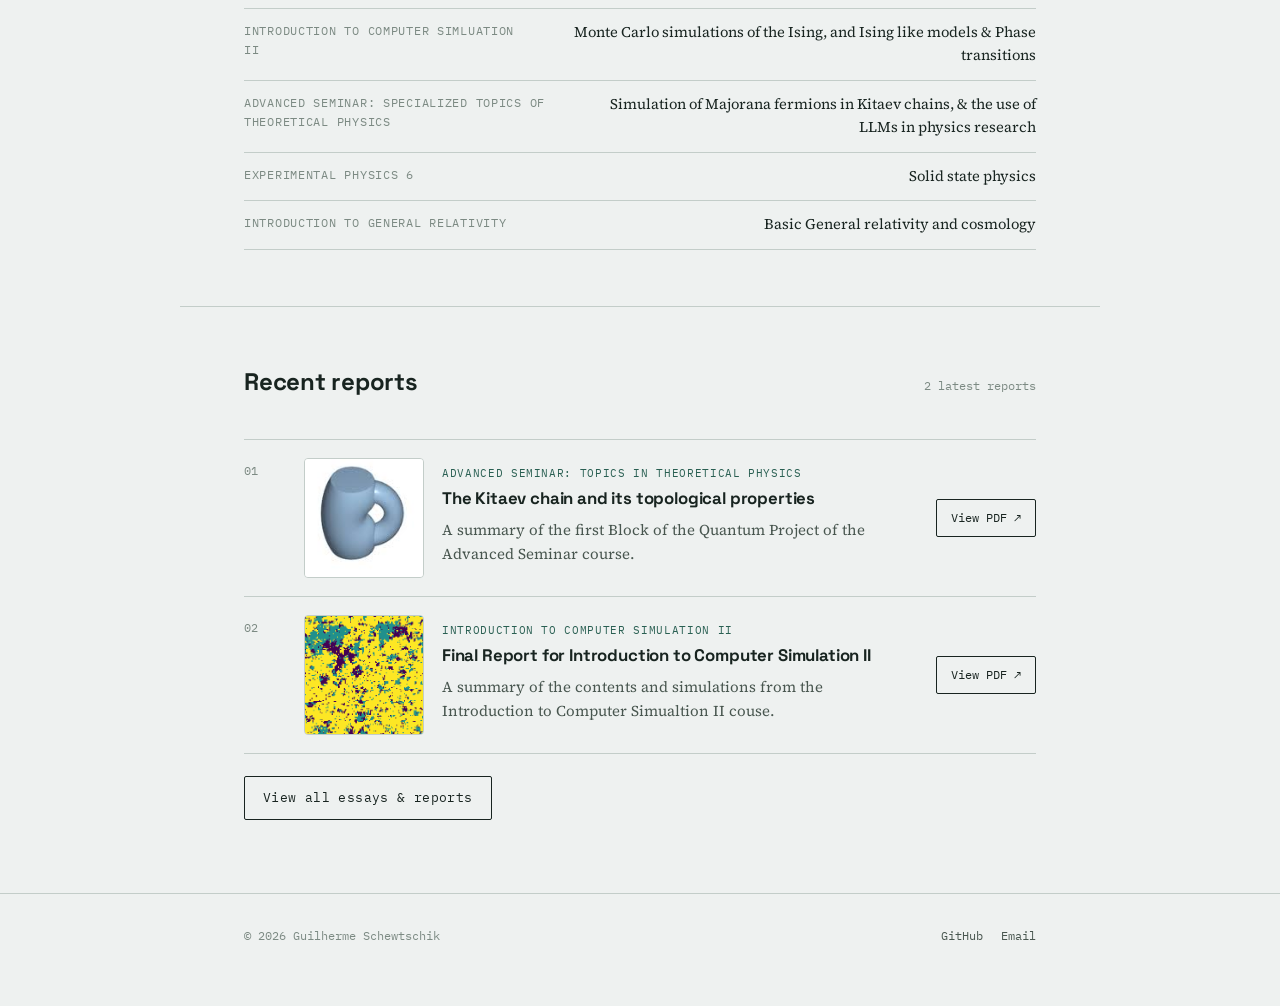
==== commit 9290dd50: "Updated some descriptions" ====
--- a/index.html
+++ b/index.html
@@ -57,7 +57,7 @@
       <div>
         <p>
           This website is structured so it allows me to easily organize my University and personal projects.
-          I'm currently on my 6th semester of my physics bachelor and I have found that creating little projects 
+          I'm currently on my 6th semester of my physics bachelor (International Physics Studies Program) and I have found that creating little projects 
           surrouding my actual course work not only helps me study better for my exams, but makes the whole process feel 
           more like actual research (even though I'm still new to writing and creating actual research papers).
         </p>
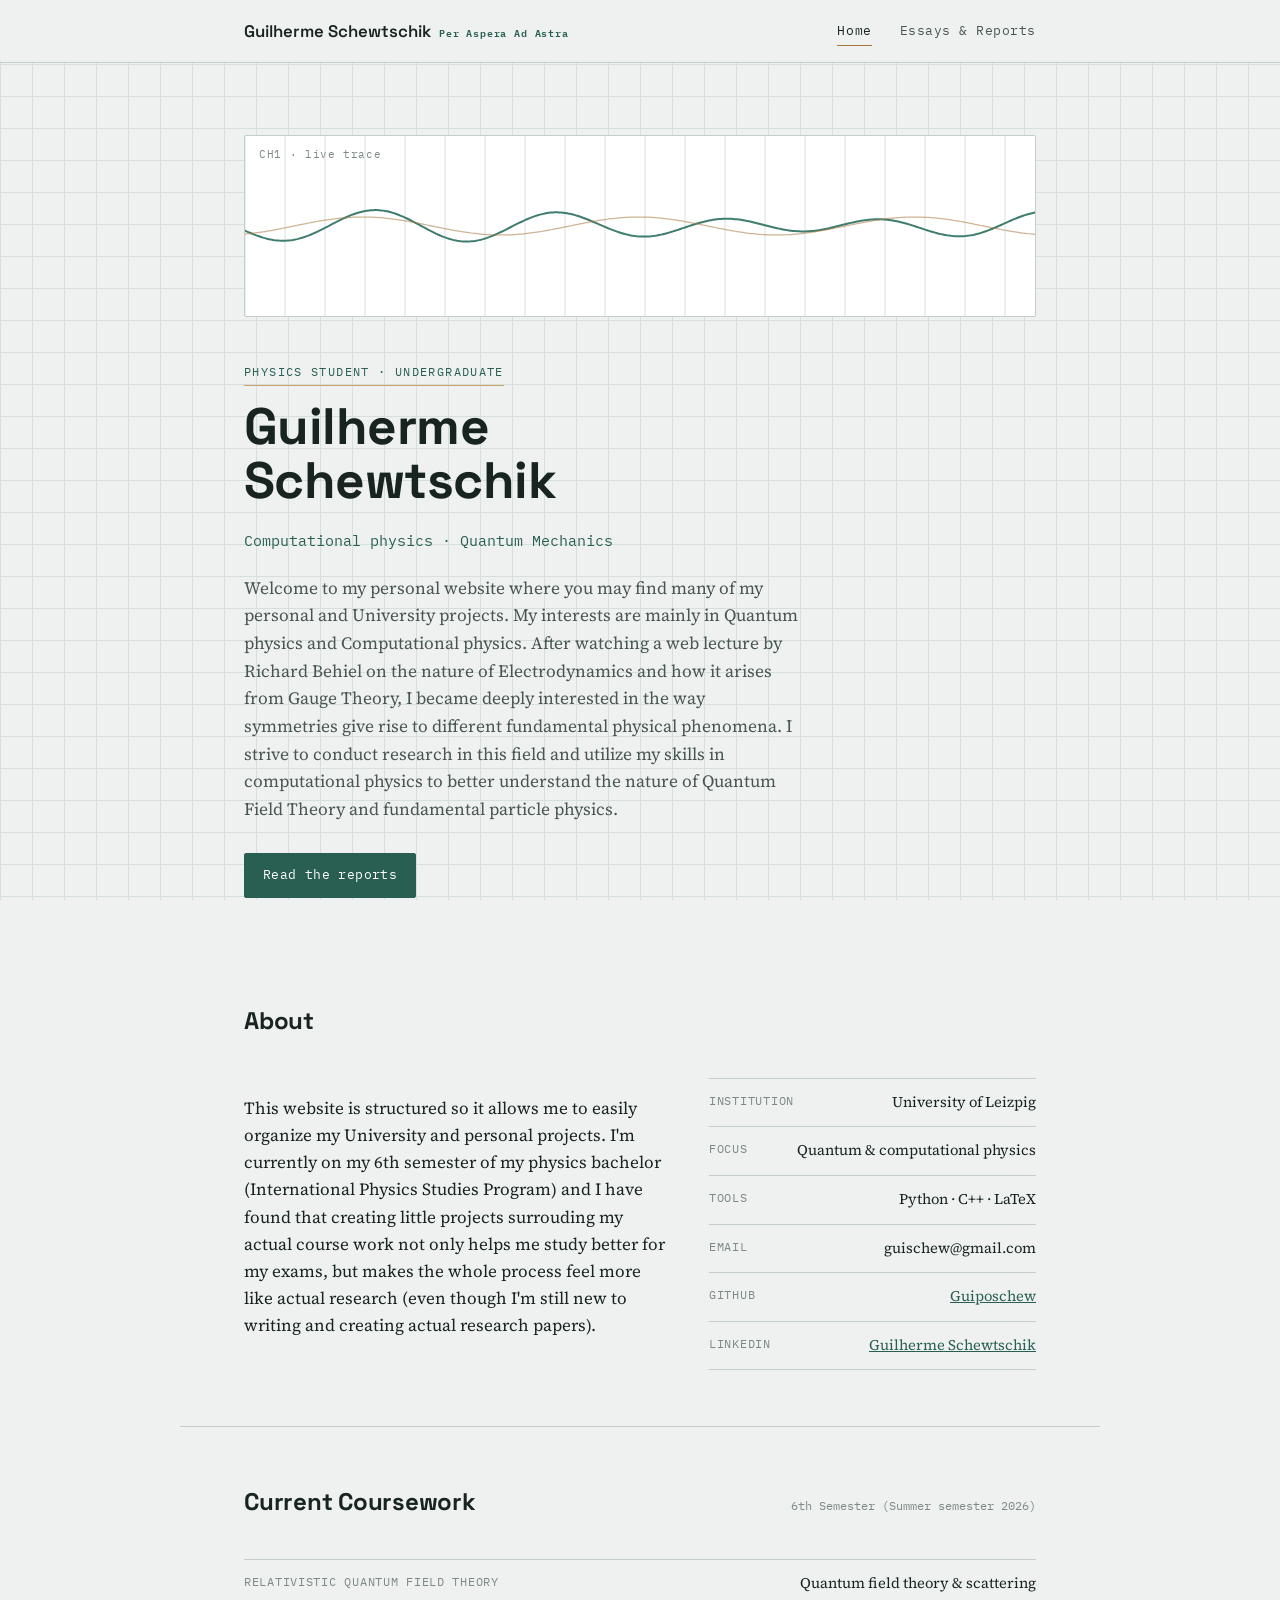
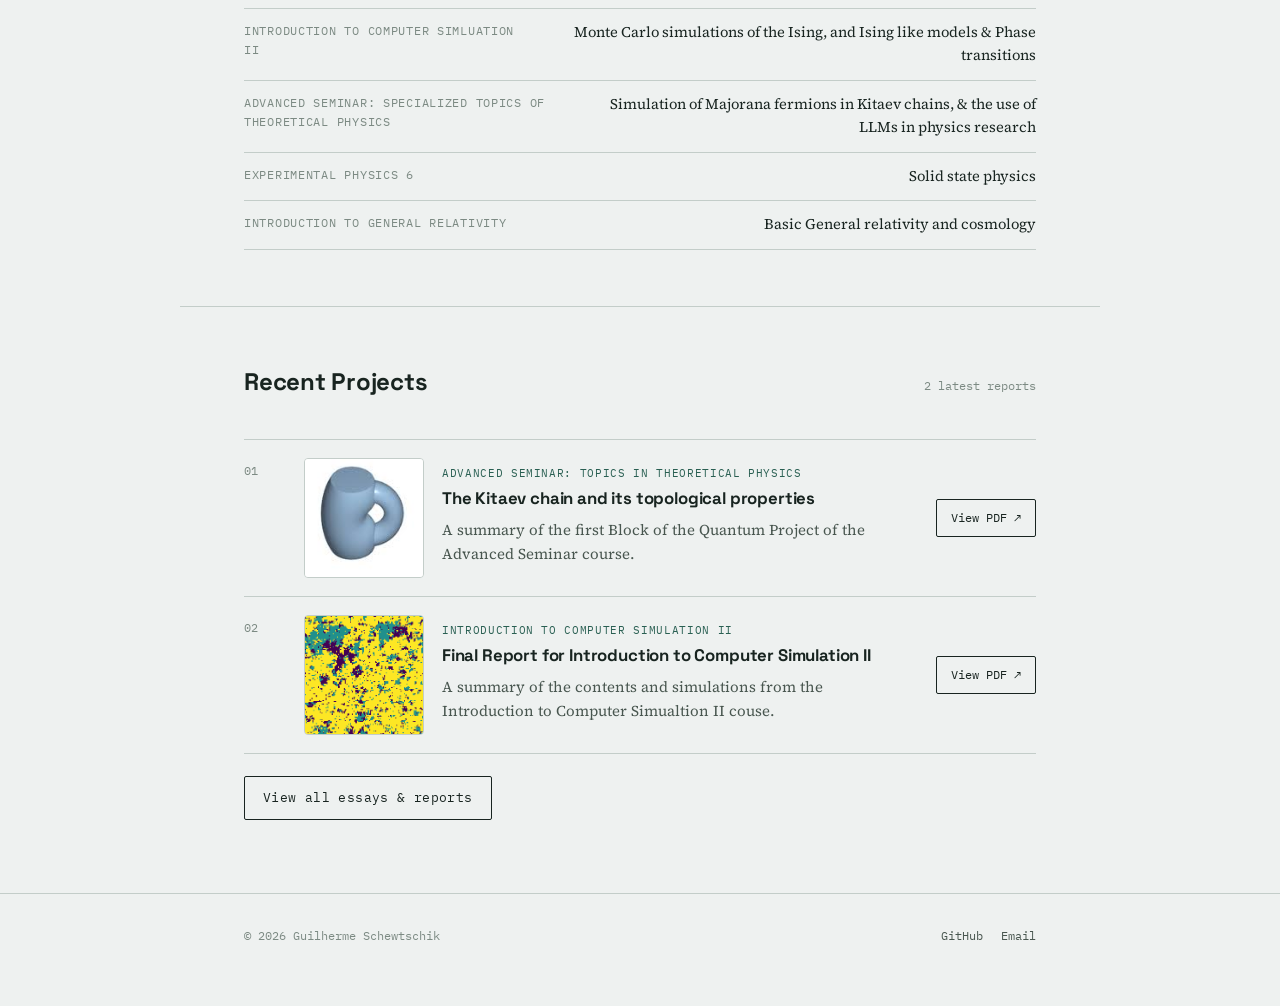
==== commit cc337670: "idk" ====
--- a/index.html
+++ b/index.html
@@ -89,7 +89,7 @@
 
   <section class="block">
     <div class="section-head">
-      <h2>Recent reports</h2>
+      <h2>Recent Projects</h2>
       <span class="tally" id="recent-count">Loading...</span>
     </div>
     <ul class="doc-list" id="recent-docs-list"></ul>
